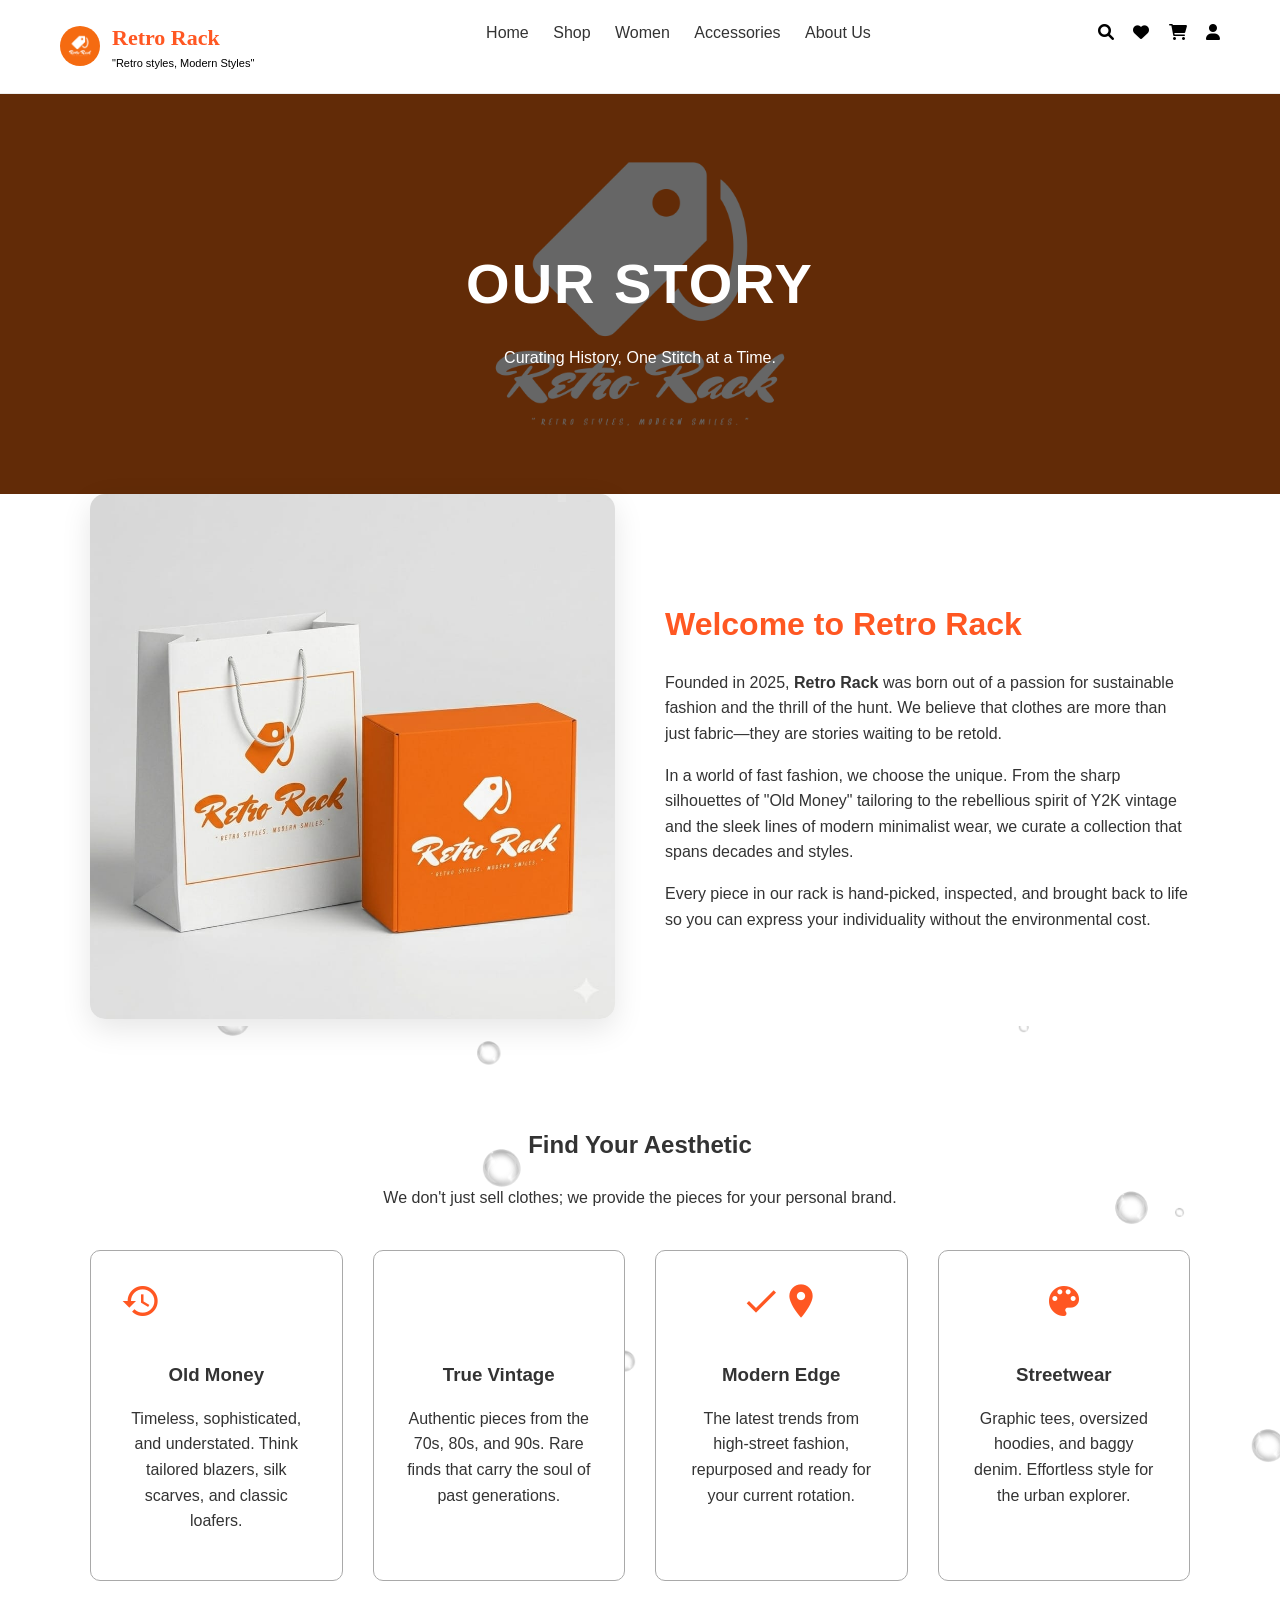
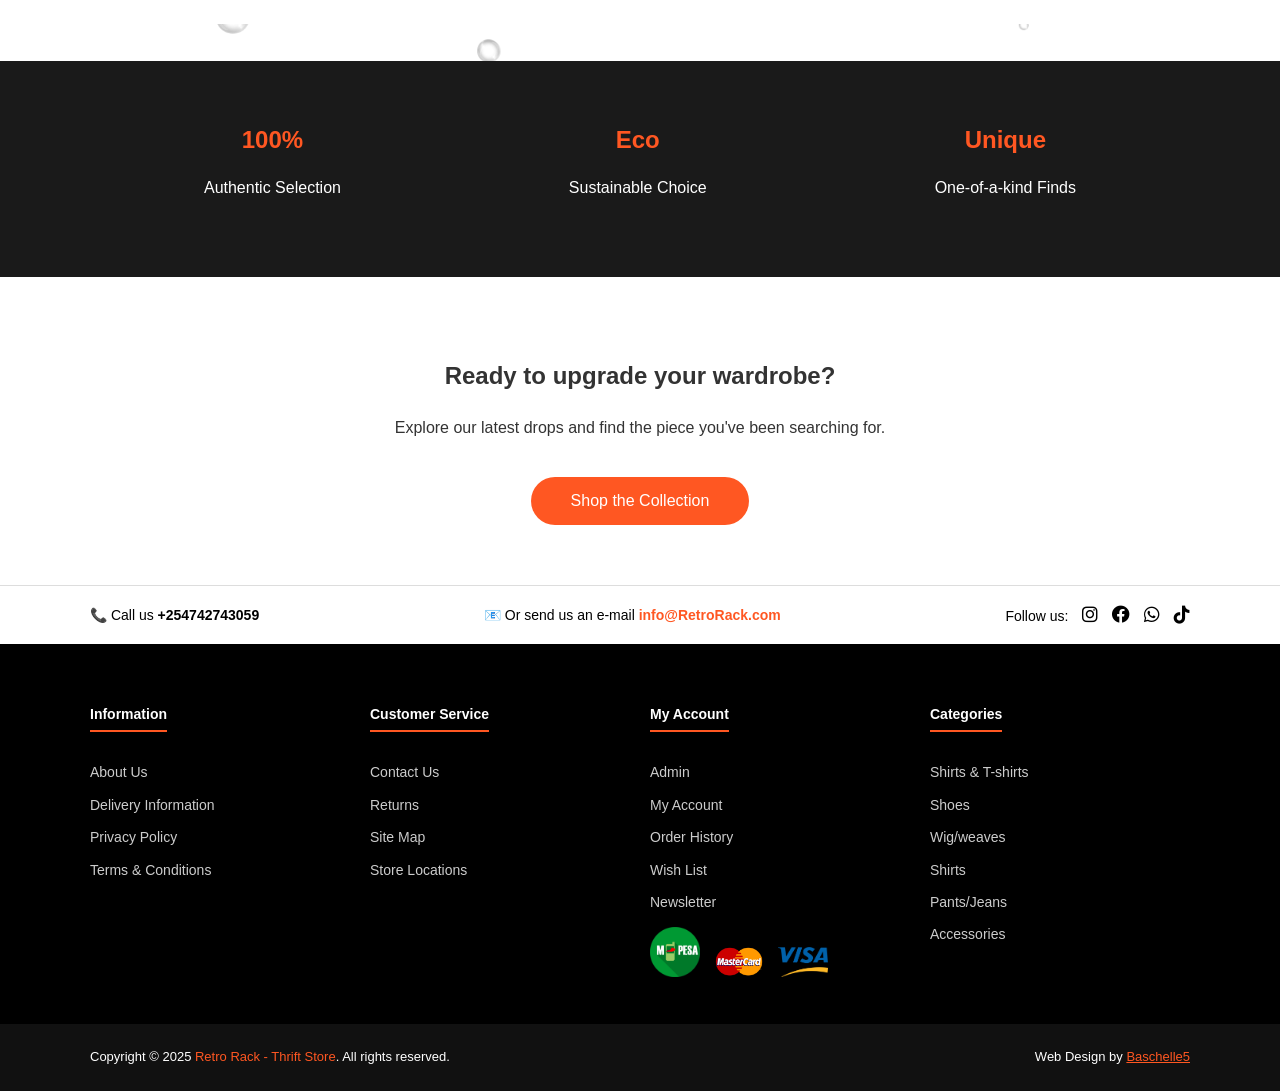
==== about.html @ a836a38d "updated the product-details code" ====
<!DOCTYPE html>
<html lang="en">
<head>
    <!--Meta Decription-->
    <meta
        name="description"
        content="Shop affordable thrift fashion, vintage clothing, shoes and accessories online at Retro Rack. Fast delivery across Kenya."
    >
    <meta charset="UTF-8">
    <meta name="viewport" content="width=device-width, initial-scale=1.0">
    <title>About Us | Retro Rack</title>
     <!--code for the icon-->
    <link rel="icon" type="image/png" href="images/system_img/default.png">
    <link href="https://fonts.googleapis.com/icon?family=Material+Icons" rel="stylesheet">
    <link rel="stylesheet" href="https://cdnjs.cloudflare.com/ajax/libs/font-awesome/6.0.0/css/all.min.css">
    <style>
        :root {
            --primary-color: #ff5722;
            --dark-bg: #1a1a1a;
            --light-bg: #f9f9f9;
            --text-gray: #555;
        }

        body {
            font-family: 'Segoe UI', Tahoma, Geneva, Verdana, sans-serif;
            margin: 0;
            color: #333;
            line-height: 1.6;
        }
         /* HEADER */
        .header {
            position: sticky;
            top: 0;
            z-index: 1000;
            display: flex;
            justify-content: space-between;
            padding: 20px 60px;
            background: #fff;
            border-bottom: 1px solid #eee;
        }

        .header nav a {
            margin-left: 20px;
            text-decoration: none;
            color: #333;
        }
        .header nav a:hover{
            color: var(--primary-color);
        }

        .logo{display:flex;align-items:center;gap:12px;color:var(--primary-color)}
        .logo img{height:40px;width:40px;object-fit:cover;border-radius:50%}
        .logo h1{font-family:Playfair Display,serif;color:var(--primary-color);margin:0;font-size:22px}
        .logo small{display:block;font-size:11px;color:#000000}

        /*header icons*/
        .right-nav .icons a{
            color: #000;
            margin-left: 15px;
        }
        .right-nav .icons a:hover{
            color: var(--primary-color);
        }
        /* Hero Section */
        .about-hero {
            background: linear-gradient(rgba(0,0,0,0.6), rgba(0,0,0,0.6)), url('images/system_img/cover.png'); /* Replace with a nice thrift store interior image */
            background-size: cover;
            background-position: center;
            height: 400px;
            display: flex;
            align-items: center;
            justify-content: center;
            color: white;
            text-align: center;
        }

        .about-hero h1 {
            font-size: 3.5rem;
            margin-bottom: 10px;
            text-transform: uppercase;
            letter-spacing: 2px;
        }

        /* Content Sections */
        .container {
            max-width: 1100px;
            margin: 0 auto;
            /*padding: 60px 20px;*/
        }

        .story-section {
            display: grid;
            grid-template-columns: 1fr 1fr;
            gap: 50px;
            align-items: center;
        }

        .story-content h2 {
            color: var(--primary-color);
            font-size: 2rem;
            margin-bottom: 20px;
        }

        .story-image img {
            width: 100%;
            border-radius: 15px;
            box-shadow: 0 10px 30px rgba(0,0,0,0.1);
        }

        /* Aesthetic Grid */
        .aesthetic-section {
            background: url('images/system_img/background.png');
            padding: 80px 0;
            text-align: center;
        }

        .aesthetic-grid {
            display: grid;
            grid-template-columns: repeat(auto-fit, minmax(250px, 1fr));
            gap: 30px;
            margin-top: 40px;
        }

        .aesthetic-card {
            background: white;
            border: 1px solid #a9a9a9;
            padding: 30px;
            border-radius: 10px;
            transition: transform 0.3s ease;
        }

        .aesthetic-card:hover {
            transform: translateY(-10px);
        }

        .aesthetic-card i {
            font-size: 40px;
            color: var(--primary-color);
            margin-bottom: 20px;
        }

        .aesthetic-card h3 {
            margin-bottom: 15px;
        }

        /* Values */
        .values-banner {
            background: var(--dark-bg);
            color: white;
            padding: 40px 0;
            text-align: center;
        }

        .values-row {
            display: flex;
            justify-content: space-around;
            flex-wrap: wrap;
        }

        .value-item {
            margin: 20px;
        }

        .value-item h4 {
            color: var(--primary-color);
            font-size: 1.5rem;
            margin: 0;
        }

        /*  BOTTOM NAV */
        .bottom-nav {
            position: fixed;
            bottom: 0;
            left: 0;
            right: 0;
            display: flex;
            justify-content: space-around;
            padding: 10px 0;
            background: #fff;
            border-top: 1px solid #ddd;
        }   
        /* the acitve button to have different background and an orange color bottom border */
        .bottom-nav .active {
            color: #ff5722;
            border-bottom: 2px solid #ff5722;
        }
        .bottom-nav span .material-icons {
        font-variation-settings:
            'FILL' 0,
            'wght' 400,
            'GRAD' 0,
            'opsz' 24
        }
        /* Responsive */
        @media (max-width: 768px) {
            .header{
                display: none;
            }
            .story-section {
                grid-template-columns: 1fr;
            }
            .about-hero h1 {
                font-size: 2.5rem;
            }
            .footer-main, .footer-top, .footer-bottom {
                display: none;
            }
        }
        /*TABLET VIEW*/
        @media screen and (min-width: 768px) and (max-width: 1024px){
            .header .hdn{
                display: none;
            }
            .story-section {
                grid-template-columns: 1fr;
            }
            .about-hero h1 {
                font-size: 2.5rem;
            }
             /* Footer spacing */
             .large-footer{
                display: block;
                background: #000;
                color: #fff;
                font-size: 14px;
            }
            .footer-top {
                background: #fff;
                color: #000;
                padding: 15px 20px;
                border-top: 1px solid #ddd;
            }
            .footer-top-row {
                display: flex;
                justify-content: space-between;
                align-items: center;
            }
            .footer-top .contact strong a {
                color: var(--primary-color);
                text-decoration: none;
            }
            .footer-top .socials a {
                margin-left: 10px;
                font-size: 18px;
                color: #000;
            }
             .footer-main {
                padding: 40px 20px;
            }
            .footer-columns {
                display: grid;
                grid-template-columns: repeat(2, 1fr);
                gap: 20px;
            }
            .footer-col h4 {
                color: #fff;
                margin-bottom: 15px;
                border-bottom: 2px solid #ff5722;
                display: inline-block;
                padding-bottom: 5px;
            }
            .footer-col ul {
                list-style: none;
                padding: 0;
            }
            .footer-col ul li {
                margin-bottom: 10px;
            }
            .footer-col ul li a {
                color: #ccc;
                text-decoration: none;
            }
            .footer-col ul li a:hover {
                color: #ff5722;
            }
            .payments img {
                max-width: 50px;
                margin-right: 10px;
            }
            .footer-bottom {
                background: #111;
                padding: 10px 10px;
                font-size: 13px;
            }
            .footer-bottom-row {
                display: flex;
                justify-content: space-between;
                align-items: center;
            }
        }
        /* Target devices between 481px and 768px (Mini Tablets) */
        @media screen and (min-width: 481px) and (max-width: 768px){
            .header .hdn{
                display: none;
            }
            .story-section {
                grid-template-columns: 1fr;
            }
            .about-hero h1 {
                font-size: 2.5rem;
            }
             /* Footer spacing */
             .large-footer{
                display: block;
                background: #000;
                color: #fff;
                font-size: 14px;
            }
            .footer-top {
                background: #fff;
                color: #000;
                padding: 15px 20px;
                border-top: 1px solid #ddd;
            }
            .footer-top-row {
                display: flex;
                justify-content: space-between;
                align-items: center;
            }
            .footer-top .contact strong a {
                color: var(--primary-color);
                text-decoration: none;
            }
            .footer-top .socials a {
                margin-left: 10px;
                font-size: 18px;
                color: #000;
            }
             .footer-main {
                padding: 40px 20px;
            }
            .footer-columns {
                display: grid;
                grid-template-columns: repeat(2, 1fr);
                gap: 20px;
            }
            .footer-col h4 {
                color: #fff;
                margin-bottom: 15px;
                border-bottom: 2px solid #ff5722;
                display: inline-block;
                padding-bottom: 5px;
            }
            .footer-col ul {
                list-style: none;
                padding: 0;
            }
            .footer-col ul li {
                margin-bottom: 10px;
            }
            .footer-col ul li a {
                color: #ccc;
                text-decoration: none;
            }
            .footer-col ul li a:hover {
                color: #ff5722;
            }
            .payments img {
                max-width: 50px;
                margin-right: 10px;
            }
            .footer-bottom {
                background: #111;
                padding: 10px 10px;
                font-size: 13px;
            }
            .footer-bottom-row {
                display: flex;
                justify-content: space-between;
                align-items: center;
            }
        }
        /* DESKTOP VIEW */
        @media (min-width: 768px) {
            .bottom-nav {
                display: none;
            }
            /* Footer spacing */
            .large-footer{
                display: block;
                background: #000;
                color: #fff;
                font-size: 14px;
            }
            .footer-top {
                background: #fff;
                color: #000;
                padding: 15px 20px;
                border-top: 1px solid #ddd;
            }
            .footer-top-row {
                display: flex;
                justify-content: space-between;
                align-items: center;
            }
            .footer-top .contact strong a {
                color: var(--primary-color);
                text-decoration: none;
            }
            .footer-top .socials a {
                margin-left: 10px;
                font-size: 18px;
                color: #000;
            }
            .footer-main {
                padding: 40px 20px;
            }
            .footer-columns {
                display: grid;
                grid-template-columns: repeat(4, 1fr);
                gap: 20px;
            }
            .footer-col h4 {
                color: #fff;
                margin-bottom: 15px;
                border-bottom: 2px solid #ff5722;
                display: inline-block;
                padding-bottom: 5px;
            }
            .footer-col ul {
                list-style: none;
                padding: 0;
            }
            .footer-col ul li {
                margin-bottom: 10px;
            }
            .footer-col ul li a {
                color: #ccc;
                text-decoration: none;
            }
            .footer-col ul li a:hover {
                color: #ff5722;
            }
            .payments img {
                max-width: 50px;
                margin-right: 10px;
            }
            .footer-bottom {
                background: #111;
                padding: 10px 10px;
                font-size: 13px;
            }
            .footer-bottom-row {
                display: flex;
                justify-content: space-between;
                align-items: center;
            }
        }
    </style>
</head>
<body>
    <!-- HEADER -->
    <header class="header">
        <div class="logo">
            <img src="images/system_img/cover.png" alt="store-logo">
            <div class="name-moto" data-aos="fdade-right">
            <h1 style="font-family: 'Brush Script MT', cursive; color: #ff5722;">Retro Rack</h1>
            <small>"Retro styles, Modern Styles"</small>
            </div>
        </div>
        <nav>
            <a href="index.html">Home</a>
            <a href="store.html">Shop</a>
            <a class="hdn" href="#">Women</a>
            <a class="hdn" href="#">Accessories</a>
            <a href="about.html">About Us</a>
            <!--a href="#">Blog</a--->
        </nav>
        <div class="right-nav">
            <div class="icons">
                <a href="#"><i class="fa fa-search"></i></a>
                <a href="wishlist.html"><i class="fa fa-heart"></i></a>
                <a href="cart.html"><i class="fa fa-shopping-cart"></i></a>
                <a href="account.html"><i class="fa fa-user"></i></a>
            </div>
        </div>
    </header>
    <div class="about-hero">
        <div>
            <h1>Our Story</h1>
            <p>Curating History, One Stitch at a Time.</p>
        </div>
    </div>

    <section class="container">
        <div class="story-section">
            <div class="story-image">
                <img src="images/system_img/retro-giftvsboxcard.jpeg" alt="Gift-boxCard">
            </div>
            <div class="story-content">
                <h2>Welcome to Retro Rack</h2>
                <p>Founded in 2025, <strong>Retro Rack</strong> was born out of a passion for sustainable fashion and the thrill of the hunt. We believe that clothes are more than just fabric—they are stories waiting to be retold.</p>
                <p>In a world of fast fashion, we choose the unique. From the sharp silhouettes of "Old Money" tailoring to the rebellious spirit of Y2K vintage and the sleek lines of modern minimalist wear, we curate a collection that spans decades and styles.</p>
                <p>Every piece in our rack is hand-picked, inspected, and brought back to life so you can express your individuality without the environmental cost.</p>
            </div>
        </div>
    </section>

    <section class="aesthetic-section">
        <div class="container">
            <h2>Find Your Aesthetic</h2>
            <p>We don't just sell clothes; we provide the pieces for your personal brand.</p>
            
            <div class="aesthetic-grid">
                <div class="aesthetic-card">
                    <i class="material-icons">history_edu</i>
                    <h3>Old Money</h3>
                    <p>Timeless, sophisticated, and understated. Think tailored blazers, silk scarves, and classic loafers.</p>
                </div>
                <div class="aesthetic-card">
                    <i class="material-icons">auto_awesome</i>
                    <h3>True Vintage</h3>
                    <p>Authentic pieces from the 70s, 80s, and 90s. Rare finds that carry the soul of past generations.</p>
                </div>
                <div class="aesthetic-card">
                    <i class="material-icons">checkroom</i>
                    <h3>Modern Edge</h3>
                    <p>The latest trends from high-street fashion, repurposed and ready for your current rotation.</p>
                </div>
                <div class="aesthetic-card">
                    <i class="material-icons">palette</i>
                    <h3>Streetwear</h3>
                    <p>Graphic tees, oversized hoodies, and baggy denim. Effortless style for the urban explorer.</p>
                </div>
            </div>
        </div>
    </section>

    <div class="values-banner">
        <div class="container">
            <div class="values-row">
                <div class="value-item">
                    <h4>100%</h4>
                    <p>Authentic Selection</p>
                </div>
                <div class="value-item">
                    <h4>Eco</h4>
                    <p>Sustainable Choice</p>
                </div>
                <div class="value-item">
                    <h4>Unique</h4>
                    <p>One-of-a-kind Finds</p>
                </div>
            </div>
        </div>
    </div>

    <section class="container" style="text-align: center; padding: 60px 20px;">
        <h2>Ready to upgrade your wardrobe?</h2>
        <p>Explore our latest drops and find the piece you've been searching for.</p>
        <button onclick="window.location.href='store.html'" style="background: var(--primary-color); color: white; border: none; padding: 15px 40px; border-radius: 30px; font-size: 1rem; cursor: pointer; margin-top: 20px;">
            Shop the Collection
        </button>
    </section>

    <footer class="bottom-nav">
        <span onclick="window.location.href='index.html'"><i class='material-icons'>home</i></span>
        <span onclick="window.location.href='store.html'"><i class='material-icons'>dashboard</i></span>
        <span onclick="window.location.href='cart.html'"><i class='material-icons'>shopping_cart</i></span>
        <span onclick="window.location.href='account.html'"><i class='material-icons'>account_circle</i></span>
    </footer>
    <footer class="large-footer" data-aos="fade-up">
        <!-- Top Contact Row -->
        <div class="footer-top">
            <div class="container footer-top-row">
            <div class="contact">
                <span>📞 Call us </span>
                <strong> +254742743059</strong>
            </div>
            <div class="contact">
                <span>📧 Or send us an e-mail </span>
                <strong><a href="mailto:info@.com">info@RetroRack.com</a></strong>
            </div>
            <div class="socials">
                <span>Follow us:</span>
                <a href="https://www.instagram.com/retro_rack_thriftstore?igsh=OWx2Zno1cHNpNWpp"><i class="fab fa-instagram"></i></a>
                <a href="https://www.facebook.com/retroRackThriftStore"><i class="fab fa-facebook"></i></a>
                <a href="https://whatsapp.com/channel/0029VarqBPQ7j6gDftMyLQ2h"><i class="fab fa-whatsapp"></i></a>
                <a href="https://www.tiktok.com/@retro_rack_thriftstore?_r=1&_t=ZS-98f3mvzHDft"><i class="fab fa-tiktok"></i></a>
            </div>
            </div>
        </div>

        <!-- Main Footer Links -->
        <div class="footer-main">
            <div class="container footer-columns">
            <div class="footer-col">
                <h4>Information</h4>
                <ul>
                <li><a href="#">About Us</a></li>
                <li><a href="#">Delivery Information</a></li>
                <li><a href="#">Privacy Policy</a></li>
                <li><a href="#">Terms & Conditions</a></li>
                </ul>
            </div>
            <div class="footer-col">
                <h4>Customer Service</h4>
                <ul>
                <li><a href="#">Contact Us</a></li>
                <li><a href="#">Returns</a></li>
                <li><a href="#">Site Map</a></li>
                <li><a href="#">Store Locations</a></li>
                </ul>
            </div>
            <div class="footer-col">
                <h4>My Account</h4>
                <ul>
                  <li><a href="admin.html">Admin</a></li>
                  <li><a href="#">My Account</a></li>
                  <li><a href="#">Order History</a></li>
                  <li><a href="#">Wish List</a></li>
                  <li><a href="#">Newsletter</a></li>
                </ul>
                <div class="payments">
                <img src="images/system_img/mpesa_icon.png" alt="Interswitch">
                <img src="images/system_img/masterCard_icon.png" alt="MasterCard">
                <img src="images/system_img/visaCard_icon.png" alt="Visa">
                </div>
            </div>
            <div class="footer-col">
                <h4>Categories</h4>
                <ul>
                    <li><a href="#">Shirts & T-shirts</a></li>
                    <li><a href="#">Shoes</a></li>
                    <li><a href="#">Wig/weaves</a></li>
                    <li><a href="#">Shirts</a></li>
                    <li><a href="#">Pants/Jeans</a></li>
                    <li><a href="#">Accessories</a></li>
                </ul>
            </div>
            </div>
        </div>

        <!-- Bottom Footer -->
        <div class="footer-bottom">
            <div class="container footer-bottom-row">
            <p>Copyright © 2025 <span style="color:#ff5722;">Retro Rack - Thrift Store</span>. All rights reserved.</p>
            <p>Web Design by <a href="https://portfolio-swart-delta-f63zoke0po.vercel.app/" style="color:#ff5722;">Baschelle5</a></p>
            </div>
        </div>
</body>
</html>
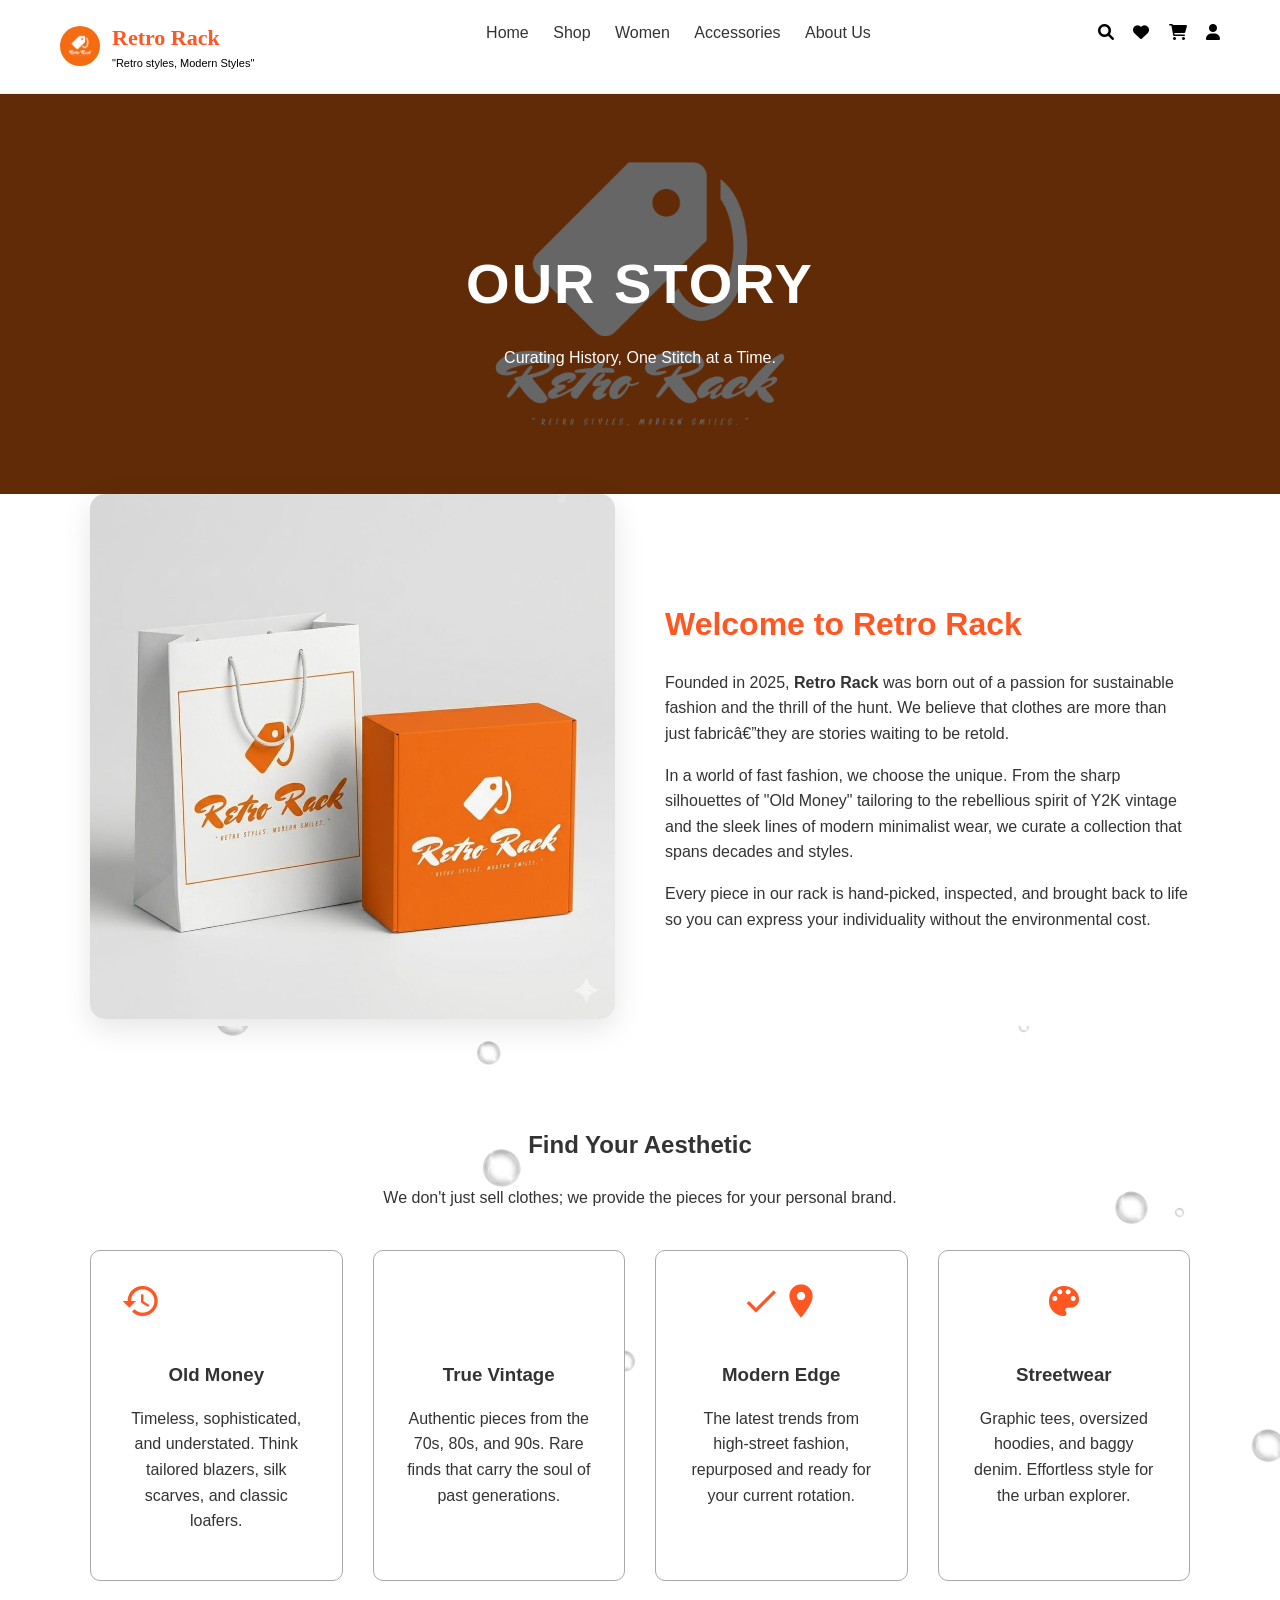
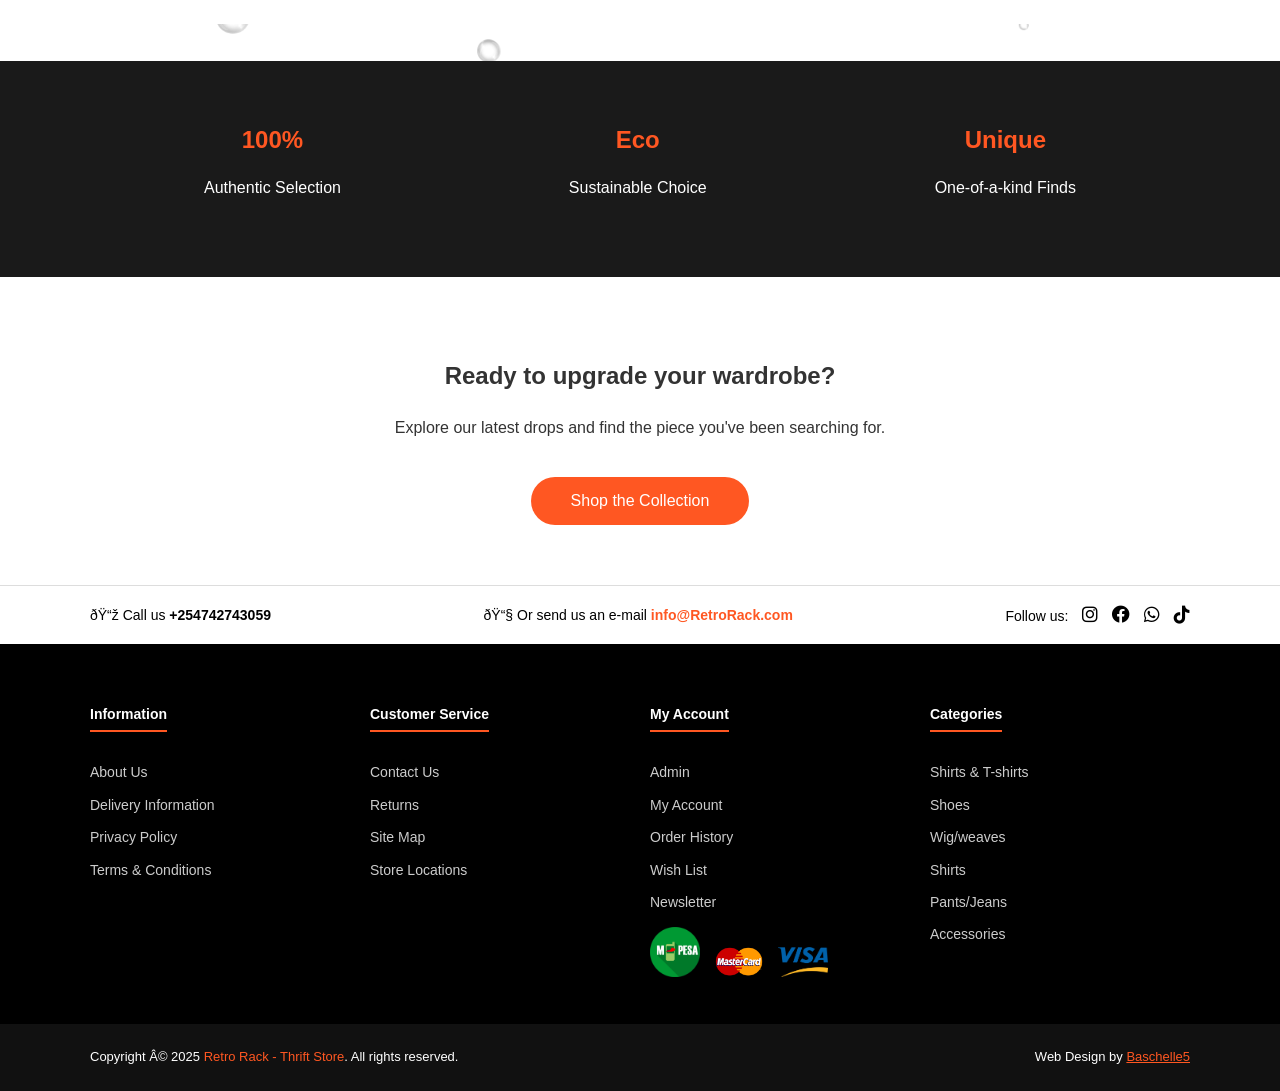
==== commit d7378a7f: "added facebook pixel" ====
--- a/about.html
+++ b/about.html
@@ -1,6 +1,15 @@
 <!DOCTYPE html>
 <html lang="en">
 <head>
+        <!-- Google tag (gtag.js) -->
+        <script async src="https://www.googletagmanager.com/gtag/js?id=G-6Q6RXR494K"></script>
+        <script>
+          window.dataLayer = window.dataLayer || [];
+          function gtag(){dataLayer.push(arguments);}
+          gtag('js', new Date());
+          gtag('config', 'G-6Q6RXR494K');
+        </script>
+    <!-- Facebook Pixel Code --><script>!function(f,b,e,v,n,t,s){if(f.fbq)return;n=f.fbq=function(){n.callMethod?n.callMethod.apply(n,arguments):n.queue.push(arguments)};if(!f._fbq)f._fbq=n;n.push=n;n.loaded=!0;n.version='2.0';n.queue=[];t=b.createElement(e);t.async=!0;t.src=v;s=b.getElementsByTagName(e)[0];s.parentNode.insertBefore(t,s)}(window,document,'script','https://connect.facebook.net/en_US/fbevents.js'); fbq('init', '1579732827157562'); fbq('track', 'PageView');</script><noscript> <img height="1" width="1" src="https://www.facebook.com/tr?id=1579732827157562&ev=PageView&noscript=1"/></noscript><!-- End Facebook Pixel Code -->
     <!--Meta Decription-->
     <meta
         name="description"
@@ -574,7 +583,7 @@
             <div class="socials">
                 <span>Follow us:</span>
                 <a href="https://www.instagram.com/retro_rack_thriftstore?igsh=OWx2Zno1cHNpNWpp"><i class="fab fa-instagram"></i></a>
-                <a href="https://www.facebook.com/retroRackThriftStore"><i class="fab fa-facebook"></i></a>
+                <a href="https://www.facebook.com/share/1DjgZgCvRh/"><i class="fab fa-facebook"></i></a>
                 <a href="https://whatsapp.com/channel/0029VarqBPQ7j6gDftMyLQ2h"><i class="fab fa-whatsapp"></i></a>
                 <a href="https://www.tiktok.com/@retro_rack_thriftstore?_r=1&_t=ZS-98f3mvzHDft"><i class="fab fa-tiktok"></i></a>
             </div>
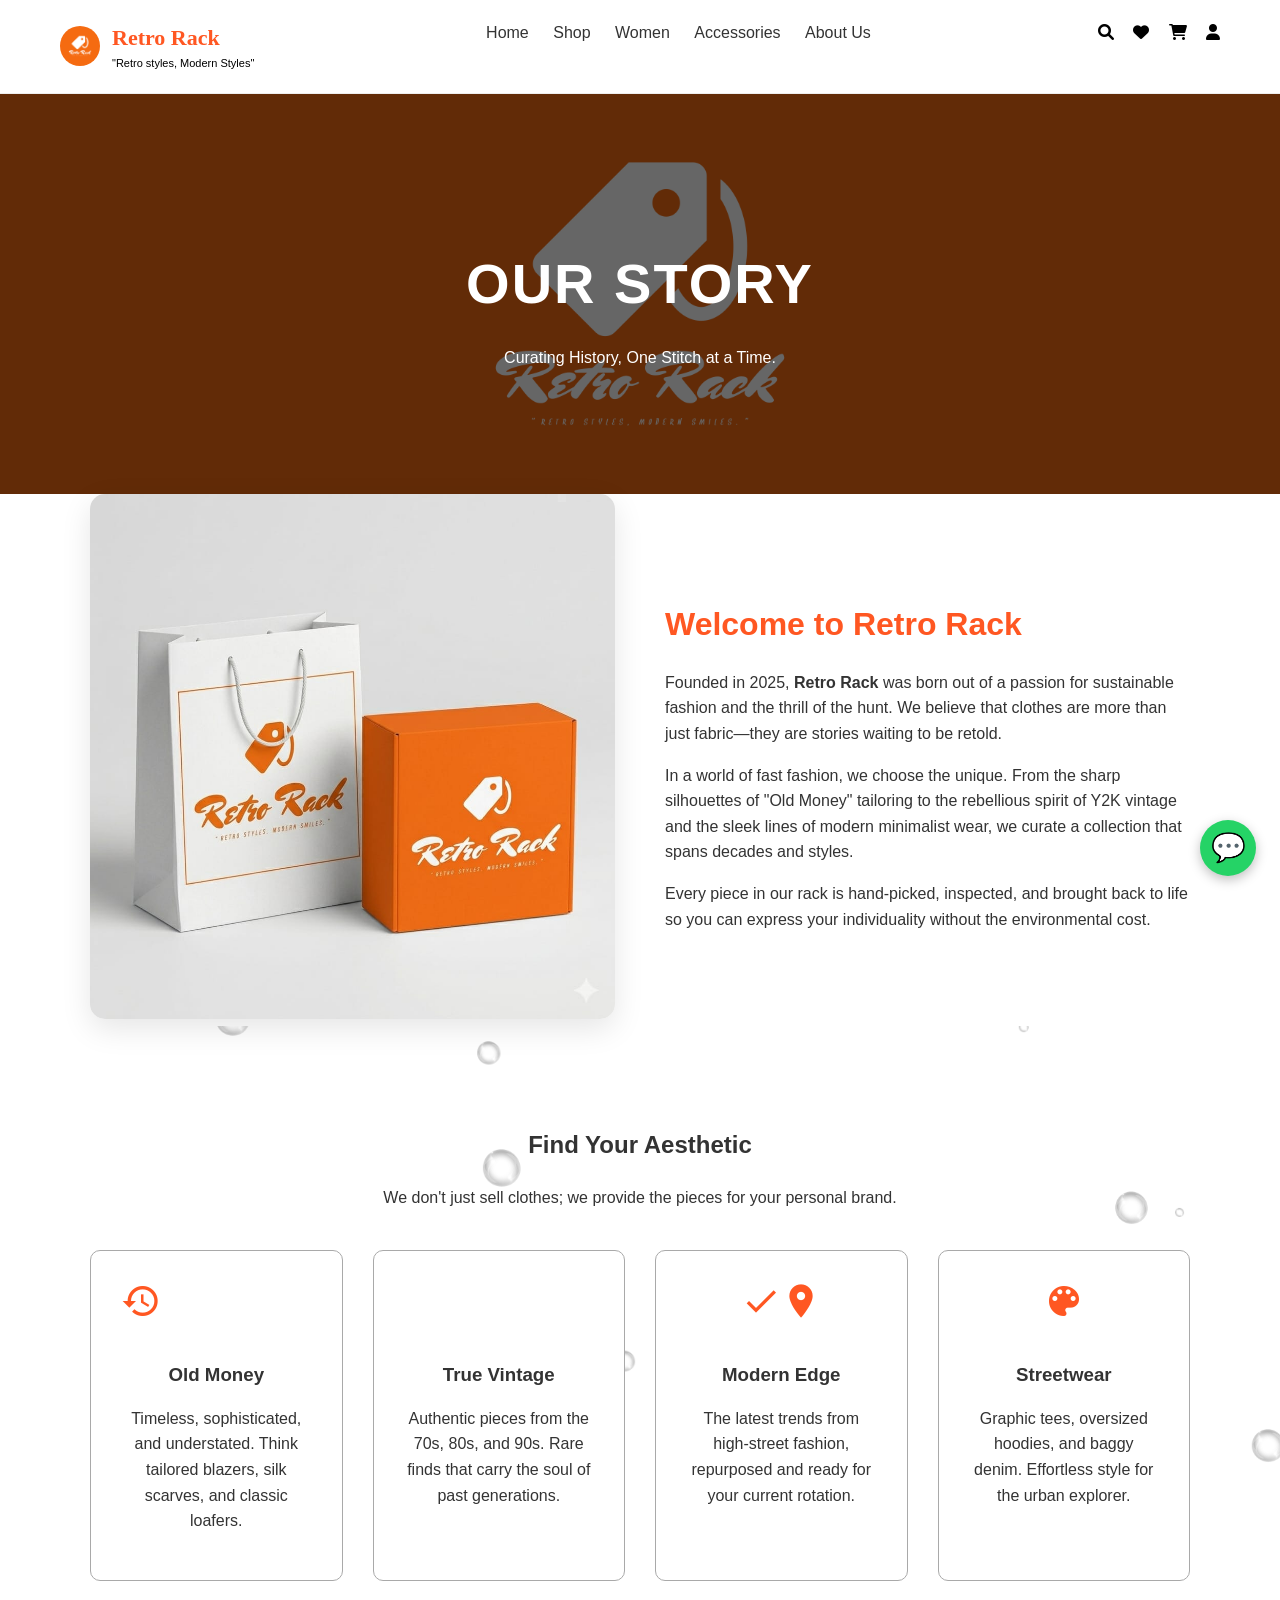
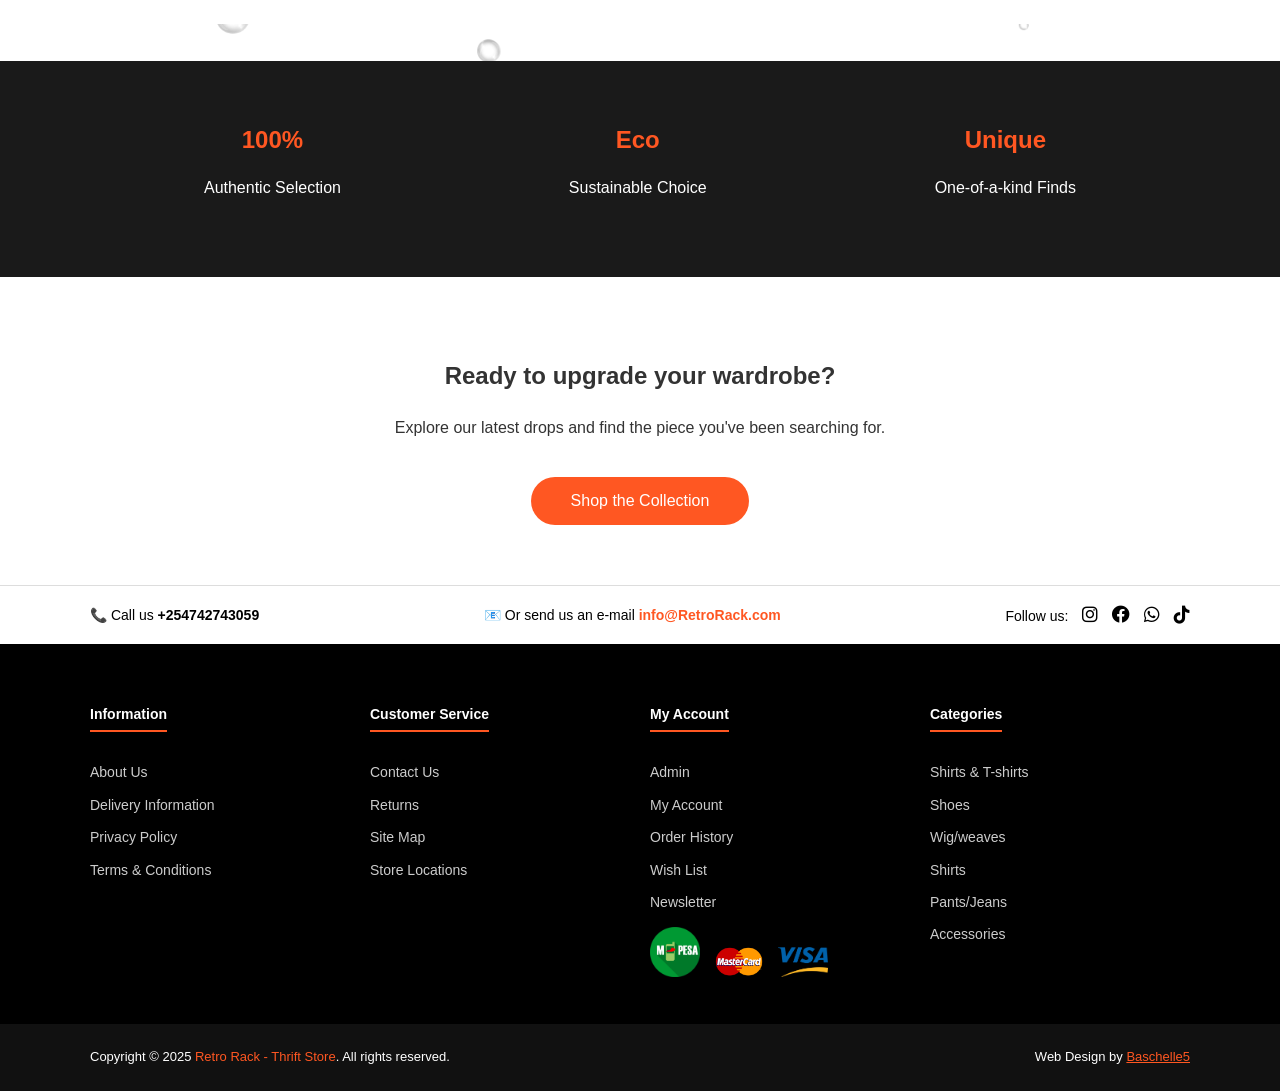
==== commit 236bbd1f: "tiktok pixel update and app button update" ====
--- a/about.html
+++ b/about.html
@@ -9,7 +9,32 @@
           gtag('js', new Date());
           gtag('config', 'G-6Q6RXR494K');
         </script>
-    <!-- Facebook Pixel Code --><script>!function(f,b,e,v,n,t,s){if(f.fbq)return;n=f.fbq=function(){n.callMethod?n.callMethod.apply(n,arguments):n.queue.push(arguments)};if(!f._fbq)f._fbq=n;n.push=n;n.loaded=!0;n.version='2.0';n.queue=[];t=b.createElement(e);t.async=!0;t.src=v;s=b.getElementsByTagName(e)[0];s.parentNode.insertBefore(t,s)}(window,document,'script','https://connect.facebook.net/en_US/fbevents.js'); fbq('init', '1579732827157562'); fbq('track', 'PageView');</script><noscript> <img height="1" width="1" src="https://www.facebook.com/tr?id=1579732827157562&ev=PageView&noscript=1"/></noscript><!-- End Facebook Pixel Code -->
+        <!-- Facebook Pixel Code -->
+        <script>
+        !function(f,b,e,v,n,t,s)
+        {if(f.fbq)return;n=f.fbq=function(){n.callMethod?
+        n.callMethod.apply(n,arguments):n.queue.push(arguments)};
+        if(!f._fbq)f._fbq=n;n.push=n;n.loaded=!0;n.version='2.0';
+        n.queue=[];t=b.createElement(e);t.async=!0;
+        t.src=v;s=b.getElementsByTagName(e)[0];
+        s.parentNode.insertBefore(t,s)}(window, document,'script',
+        'https://connect.facebook.net/en_US/fbevents.js');
+        fbq('init', '1579732827157562');
+        fbq('track', 'PageView');
+        </script>
+        <noscript><img height="1" width="1" style="display:none"
+        src="https://www.facebook.com/tr?id=1579732827157562&ev=PageView&noscript=1"
+        /></noscript>
+        <!-- End Facebook Pixel Code -->
+                <!-- TikTok Pixel Code Start -->
+                <script>
+                !function (w, d, t) {
+                    w.TiktokAnalyticsObject=t;var ttq=w[t]=w[t]||[];ttq.methods=["page","track","identify","instances","debug","on","off","once","ready","alias","group","enableCookie","disableCookie","holdConsent","revokeConsent","grantConsent"],ttq.setAndDefer=function(t,e){t[e]=function(){t.push([e].concat(Array.prototype.slice.call(arguments,0)))}};for(var i=0;i<ttq.methods.length;i++)ttq.setAndDefer(ttq,ttq.methods[i]);ttq.instance=function(t){for(var e=ttq._i[t]||[],n=0;n<ttq.methods.length;n++)ttq.setAndDefer(e,ttq.methods[n]);return e},ttq.load=function(e,n){var r="https://analytics.tiktok.com/i18n/pixel/events.js",o=n&&n.partner;ttq._i=ttq._i||{},ttq._i[e]=[],ttq._i[e]._u=r,ttq._t=ttq._t||{},ttq._t[e]=+new Date,ttq._o=ttq._o||{},ttq._o[e]=n||{};n=document.createElement("script");n.type="text/javascript",n.async=!0,n.src=r+"?sdkid="+e+"&lib="+t;e=document.getElementsByTagName("script")[0];e.parentNode.insertBefore(n,e)};
+                    ttq.load('DA449D3C77UES973QDRG');
+                    ttq.page();
+                }(window, document, 'ttq');
+                </script>
+                <!-- TikTok Pixel Code End -->
     <!--Meta Decription-->
     <meta
         name="description"
@@ -647,5 +672,6 @@
             <p>Web Design by <a href="https://portfolio-swart-delta-f63zoke0po.vercel.app/" style="color:#ff5722;">Baschelle5</a></p>
             </div>
         </div>
+<a href="https://wa.me/254742743059?text=Hello%20Retro%20Rack%2C%20I%20have%20an%20inquiry." target="_blank" rel="noopener" aria-label="Chat with Retro Rack on WhatsApp" title="Chat with Retro Rack on WhatsApp" style="position:fixed;right:24px;bottom:24px;z-index:10000;width:56px;height:56px;display:grid;place-items:center;border-radius:50%;background:#25D366;color:#fff;text-decoration:none;font-size:28px;line-height:1;box-shadow:0 4px 12px rgba(0,0,0,.25);">&#128172;</a>
 </body>
 </html>
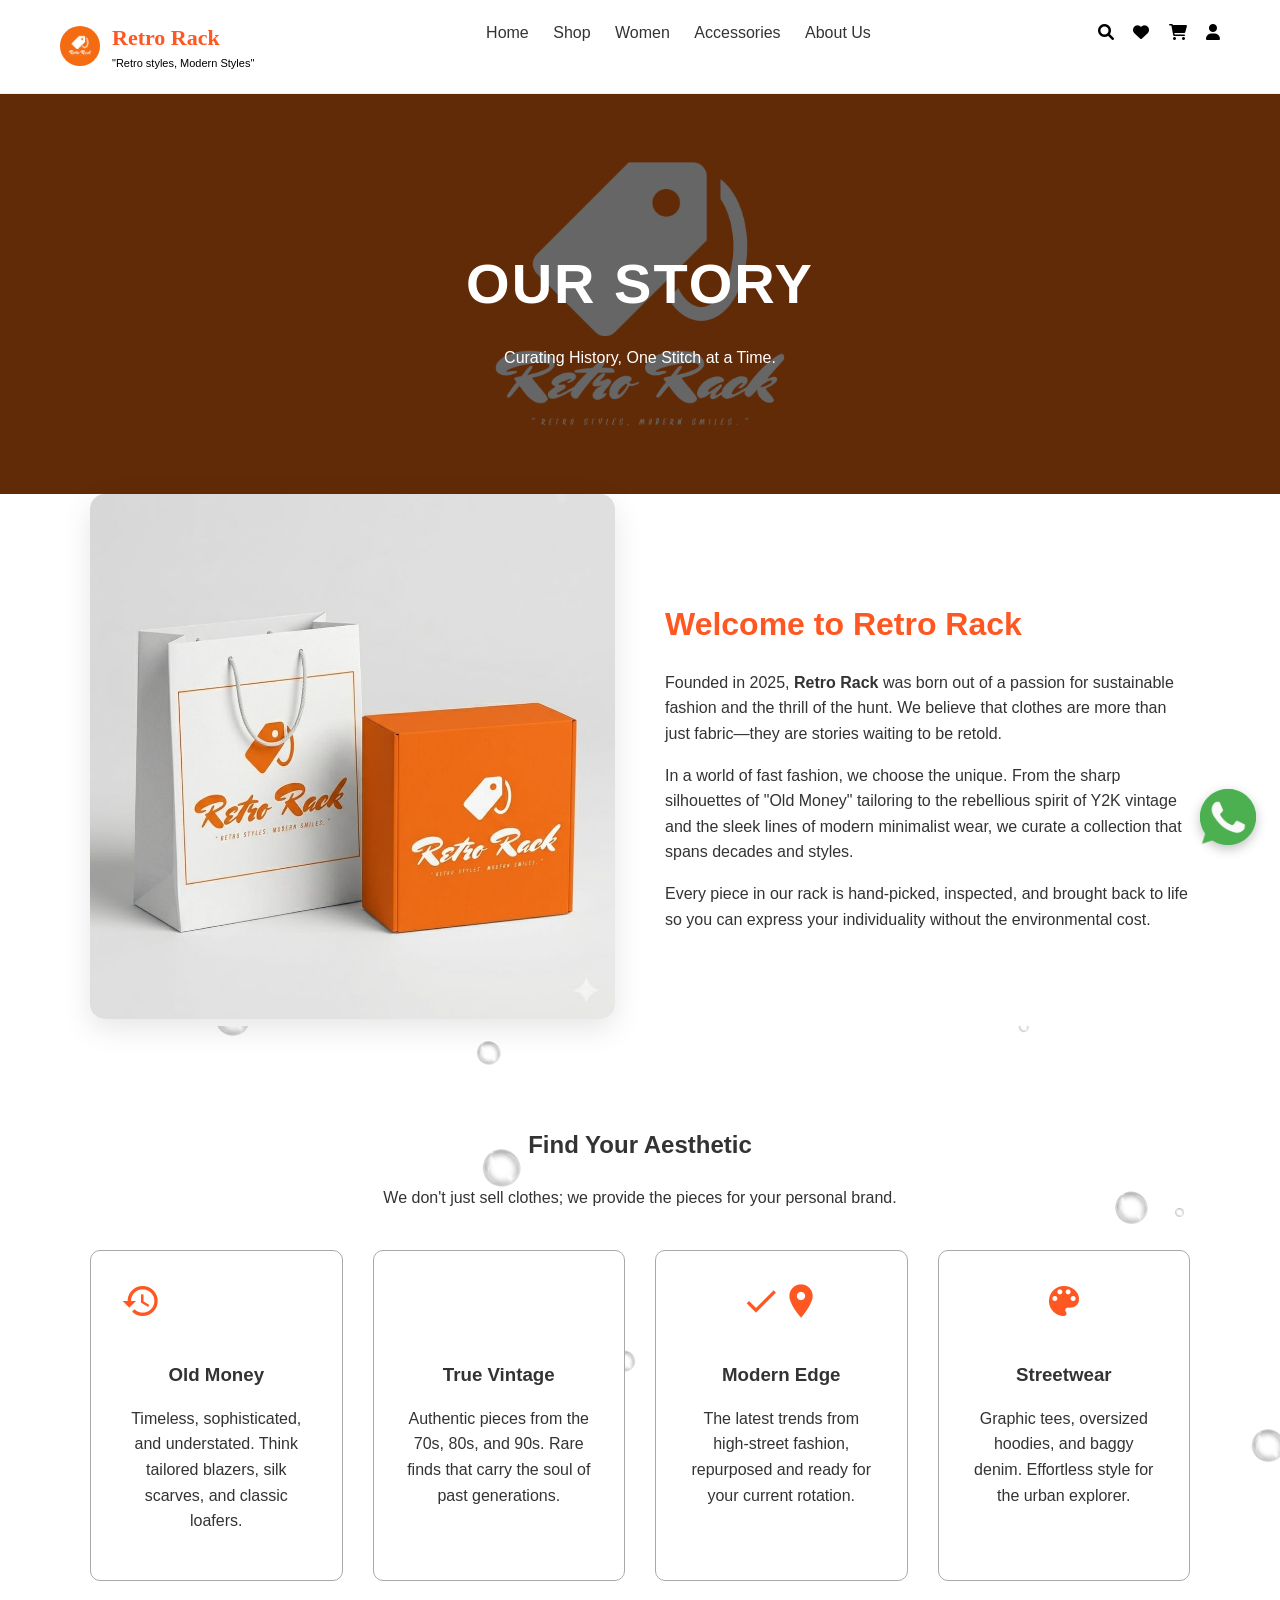
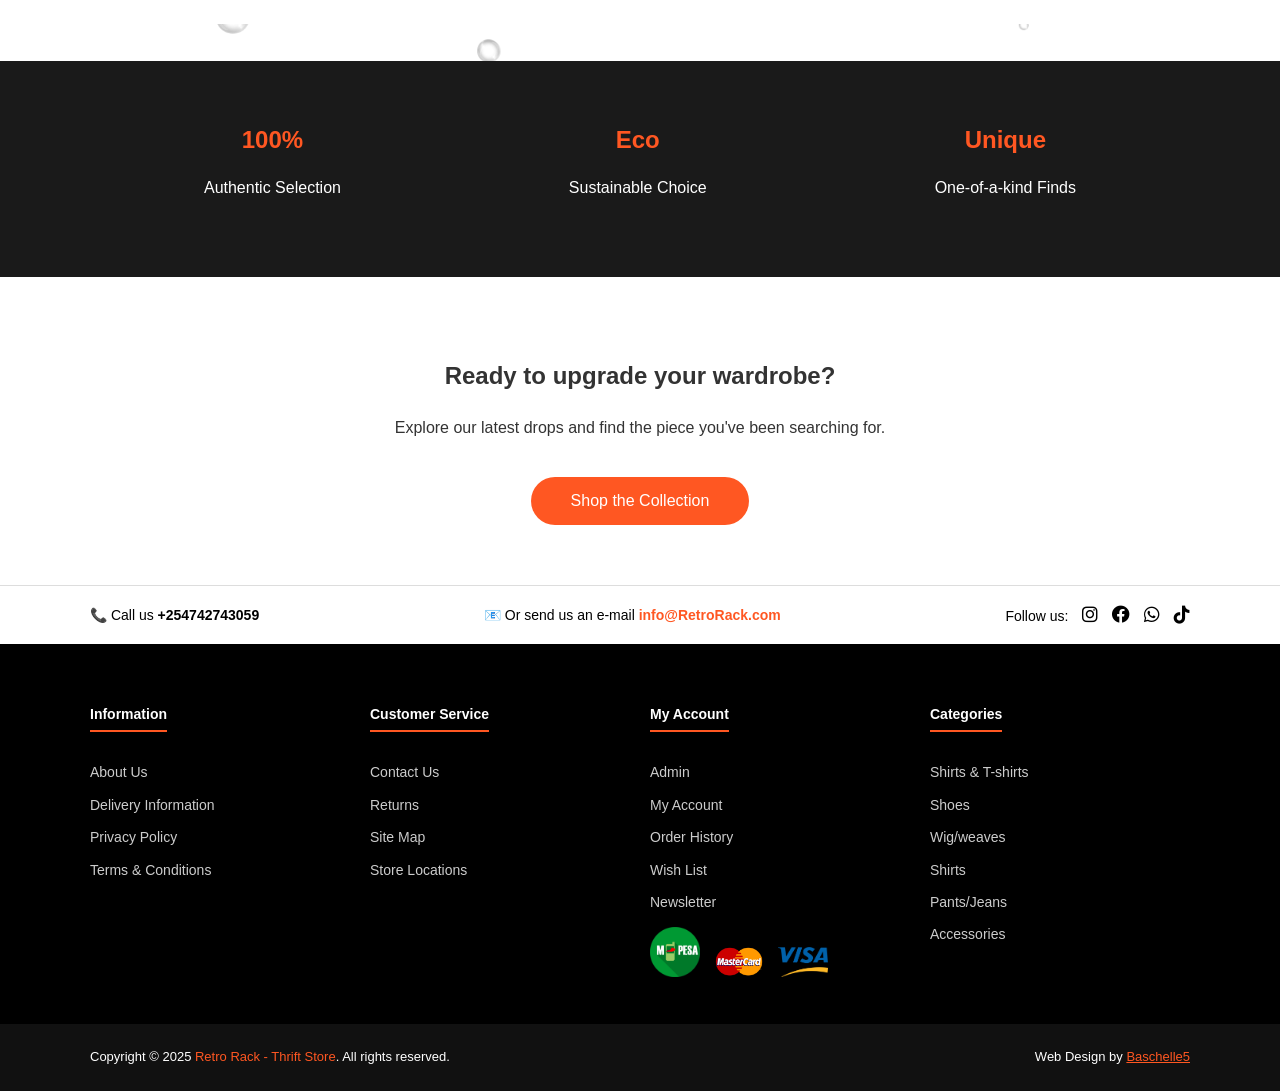
==== commit e2078f92: "updated the display of the whatsapp icon" ====
--- a/about.html
+++ b/about.html
@@ -672,6 +672,6 @@
             <p>Web Design by <a href="https://portfolio-swart-delta-f63zoke0po.vercel.app/" style="color:#ff5722;">Baschelle5</a></p>
             </div>
         </div>
-<a href="https://wa.me/254742743059?text=Hello%20Retro%20Rack%2C%20I%20have%20an%20inquiry." target="_blank" rel="noopener" aria-label="Chat with Retro Rack on WhatsApp" title="Chat with Retro Rack on WhatsApp" style="position:fixed;right:24px;bottom:24px;z-index:10000;width:56px;height:56px;display:grid;place-items:center;border-radius:50%;background:#25D366;color:#fff;text-decoration:none;font-size:28px;line-height:1;box-shadow:0 4px 12px rgba(0,0,0,.25);">&#128172;</a>
+<a class="app_icon" href="https://wa.me/254742743059?text=Hello%20Retro%20Rack%2C%20I%20have%20an%20inquiry." target="_blank" rel="noopener" aria-label="Chat with Retro Rack on WhatsApp" title="Chat with Retro Rack on WhatsApp" style="position:fixed;right:24px;bottom:55px;z-index:10000;width:56px;height:56px;display:grid;place-items:center;border-radius:50%;background:#25D366;color:#fff;text-decoration:none;font-size:28px;line-height:1;box-shadow:0 4px 12px rgba(0,0,0,.25);"><img src="images/system_img/whatsapp.png" alt="WhatsApp" style="width: 100%; height: 100%; object-fit: contain;"></a>
 </body>
 </html>
